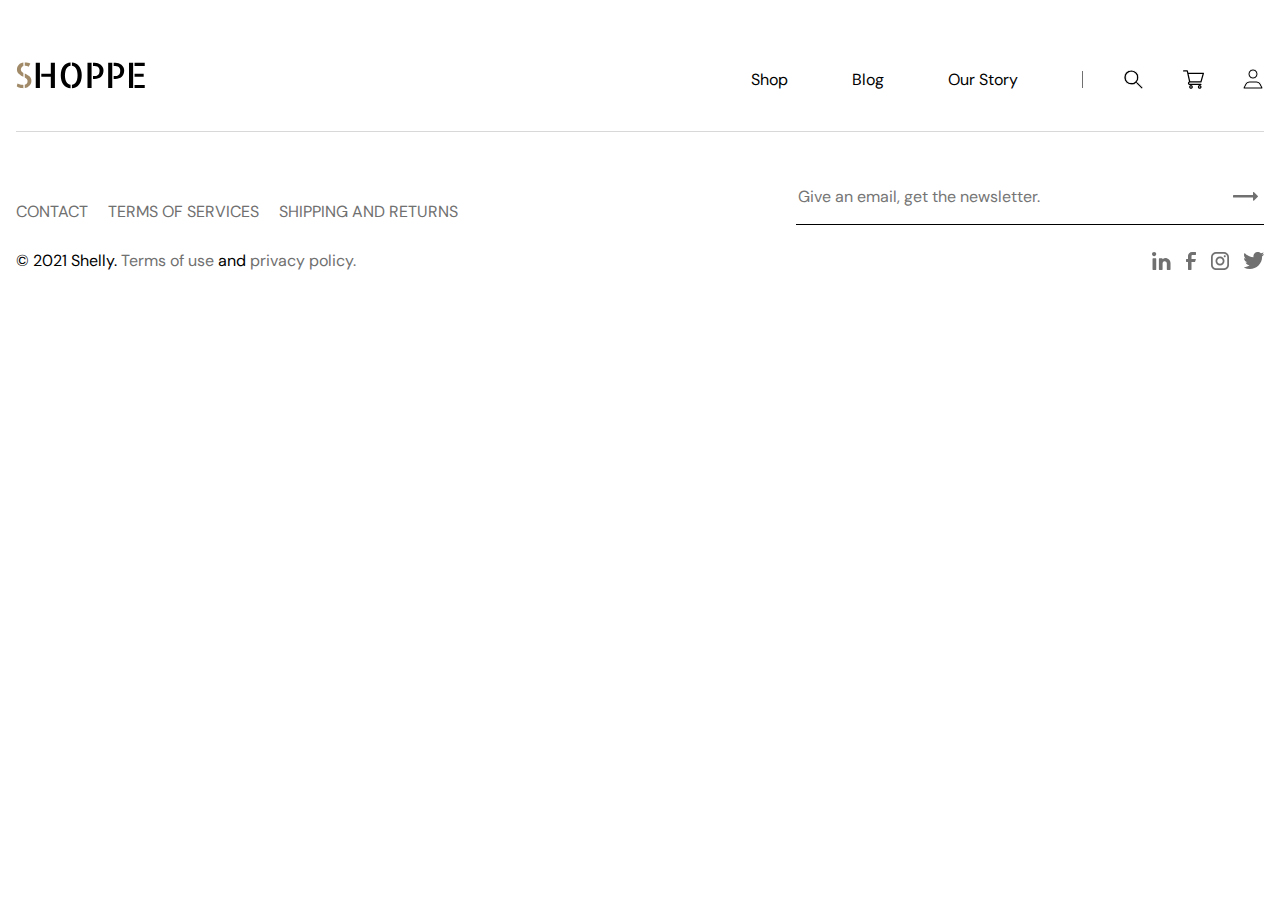
==== index-blog.html @ 8ed73c0d "page blog was added" ====
<!DOCTYPE html>
<html lang="en">
<head>
  <meta charset="UTF-8" />
  <meta http-equiv="X-UA-Compatible" content="IE=edge" />
  <meta name="viewport" content="width=device-width, initial-scale=1.0" />
  <title>SHOPPE</title>
  <link rel="stylesheet" href="./styles/normalize.css" />
  <link rel="icon" href="./assest/vectors/icon.png" />
  <link rel="stylesheet" href="./styles/style-blog_mobile.css" />
  <link rel="stylesheet" href="./styles/style-blog_desktop.css" />
</head>
<body>
    <header>
    <div class="header-container">
      <div class="logo">
        <a class="logo__header" href="./index-main.html">
          <img src="./assest/vectors/logo.svg" alt="logo" />
        </a>
      </div>
      <nav class="header__nav">
        <ul class="nav__pages">
          <li>
            <a href="./index-product.html">Shop</a>
          </li>
          <li>
            <a href="#">Blog</a>
          </li>
          <li>
            <a href="#">Our Story</a>
          </li>
          <li>
            <div class="line"></div>
          </li>
        </ul>
        <ul class="nav__product">
          <li>
            <a href="#">
              <img src="./assest/vectors/search.svg" alt="search" />
            </a>
          </li>
          <li>
            <a href="./index-cart.html">
              <img src="./assest/vectors/shopping-cart.svg" alt="cart" />
            </a>
          </li>
          <li>
            <a href="#">
              <img src="./assest/vectors/person.svg" alt="person" />
            </a>
          </li>
        </ul>
      </nav>
    </div>
    <div class="header-mobile">
      <div class="header-mobile__container">
        <div class="mobile-logo">
          <a class="logo__header" href="./index-main.html">
            <img src="./assest/vectors/logo.svg" alt="logo" />
          </a>
        </div>
        <div class="header-mobile__main">
          <a href="./index-cart.html">
            <div class="header__bucket">
              <img src="./assest/vectors/shopping-cart.svg" alt="shopping-cart" />
              <div class="shopping-cart__item">1</div>
            </div>
          </a>
          <div class="header__burger">
            <nav class="header-mobile__nav">
              <input type="checkbox" id="burger" />
              <label for="burger">
                <img src="./assest/vectors/burger.svg" alt="burger" />
              </label>
              <ul class="nav-mobile__pages">
                <li>
                  <a href="./index-product.html">Shop</a>
                </li>
                <li>
                  <a href="#">Blog</a>
                </li>
                <li>
                  <a href="#">Our Story</a>
                </li>
              </ul>
            </nav>
          </div>
        </div>
      </div>
      <form class="header-mobile__search">
        <img src="./assest/vectors/search.svg" alt="search" />
        <input class="header-mobile__input" type="search" placeholder="Search" />
      </form>
      <div class="header-mobile__access">
        <a class="header-mobile-access__item" href="#">Earring</a>
        <a class="header-mobile-access__item" href="#">Necklace</a>
        <a class="header-mobile-access__item" href="#">Pin</a>
      </div>
    </div>
  </header>


  <footer>
    <div class="footer-container">
      <nav class="footer__nav">
        <ul class="footer-nav__href">
          <li><a href="./index-contact.html">CONTACT</a></li>
          <li><a href="#">TERMS OF SERVICES</a></li>
          <li><a href="#">SHIPPING AND RETURNS</a></li>
        </ul>
      </nav>
      <form class="footer__input" action="#">
        <input type="email" placeholder="Give an email, get the newsletter." />
        <button class="button__arrow">
          <img src="./assest/vectors/arrow.svg" alt="arrow" />
        </button>
      </form>
      <div class="footer__checkbox">
        <input class="footer-input__checkbox" type="checkbox" />
        <p class="footer-mobile__text">
          i agree to the website’s terms and conditions
        </p>
      </div>
      <span class="footer__privacy">© 2021 Shelly. <a href="#">Terms of use</a> and
        <a href="#"> privacy policy.</a>
      </span>
      <div class="footer__social">
        <a href="#">
          <img src="./assest/vectors/linkedIn.svg" alt="linkedIn" />
        </a>
        <a href="#">
          <img src="./assest/vectors/facebook.svg" alt="facebook" />
        </a>
        <a href="#">
          <img src="./assest/vectors/instagram.svg" alt="instagram" />
        </a>
        <a href="#">
          <img src="./assest/vectors/twitter.svg" alt="twitter" />
        </a>
      </div>
    </div>
  </footer>
</body>
</html>
---- styles/style-blog_mobile.css ----
@import url('https://fonts.googleapis.com/css2?family=DM+Sans:ital,opsz,wght@0,9..40,100;0,9..40,200;0,9..40,300;0,9..40,400;0,9..40,500;0,9..40,600;0,9..40,700;0,9..40,800;0,9..40,900;0,9..40,1000;1,9..40,100;1,9..40,200;1,9..40,300;1,9..40,400;1,9..40,500;1,9..40,600;1,9..40,700;1,9..40,800;1,9..40,900;1,9..40,1000&family=Lato:wght@400;700;900&display=swap');

@media screen and (max-width: 719px) {
  header {
    padding: 0px 16px;
  }

  .header-container {
    display: none;
  }

  .header-mobile__container {
    padding: 16px 0px;
    display: flex;
    justify-content: space-between;
  }

  .mobile-logo img {
    max-width: 30vw;
  }

  .header-mobile__main {
    display: flex;
    justify-content: center;
    align-items: center;
    gap: 17px;
  }

  .header__bucket {
    position: relative;
  }

  .shopping-cart__item {
    font-size: 12px;
    position: absolute;
    left: 15px;
    bottom: 15px;
    padding: 0px 3px;
    border-radius: 100%;
    border: 1px solid #000;
    background-color: #fff;
  }

  .header-mobile__nav {
    position: relative;
  }

  .nav-mobile__pages {
    position: absolute;
    right: 0;
    list-style-type: none;
    margin: 0;
    padding: 0px 20px;
    background-color: #fff;
    border: 1px solid #000;
  }

  .nav-mobile__pages li {
    padding: 10px 0px;
  }

  .nav-mobile__pages li a {
    text-decoration: none;
    color: #000;
    font-family: DM Sans;
    font-size: 1rem;
    font-style: normal;
    font-weight: 400;
    line-height: 26px;
  }

  .nav-mobile__pages li a:active {
    text-decoration: underline;
  }

  #burger {
    display: none;
  }

  [for='burger'] {
    display: block;
    position: relative;
  }

  .nav-mobile__pages {
    display: none;
  }

  #burger:checked + label + ul {
    display: block;
    z-index: 100;
  }

  .header-mobile__search {
    width: 100%;
    display: flex;
    justify-content: flex-start;
    align-items: center;
    border-radius: 4px;
    background-color: #efefef;
    padding: 6px 10px;
    box-sizing: border-box;
  }

  .header-mobile__search img {
    width: 6%;
    max-width: 30px;
    padding-right: 8px;
  }

  .header-mobile__input {
    border: none;
    background: none;
    color: #707070;
    font-family: DM Sans;
    font-size: 0.75rem;
    font-style: normal;
    font-weight: 400;
    line-height: 20px;
  }

  .header-mobile__access {
    display: none;
  }

  






  /* footer style's*/
  footer {
    padding: 5vh 16px;
  }

  .footer-container {
    display: grid;
    grid-template-rows: 0.75fr 0.5fr 1fr 1fr 0.5fr;
    grid-template-columns: 1fr;
    justify-content: start;
    gap: 1%;
  }

  .footer__nav {
    grid-row: 3/4;
  }

  .footer-nav__href {
    display: flex;
    gap: 8px;
    margin: 0;
    padding: 0;
    display: flex;
    flex-direction: column;
    justify-content: flex-start;
    align-items: flex-start;
  }

  .footer-nav__href li {
    list-style-type: none;
  }

  .footer-nav__href a {
    text-decoration: none;
    color: #707070;
    font-family: DM Sans;
    font-size: 0.75rem;
    font-style: normal;
    font-weight: 400;
    line-height: 20px;
  }

  .footer__input {
    grid-row: 1/2;
    align-self: center;
    border-bottom: 1px solid #000;
    display: flex;
    justify-content: space-between;
    align-items: center;
    max-height: 50%;
  }

  .footer__input input {
    border: none;
    color: #707070;
    font-family: DM Sans;
    font-size: 0.75rem;
    font-style: normal;
    font-weight: 400;
    line-height: 20px;
    width: 70%;
  }

  .button__arrow {
    background: none;
    border: none;
    max-width: 10%;
  }

  .button__arrow img {
    max-width: 100%;
  }

  .button__arrow:active {
    background: #aeaeae;
  }

  .button__arrow:focus {
    border: 1px solid #707070;
  }

  .footer__checkbox {
    grid-row: 2/3;
    display: flex;
    justify-content: flex-start;
    align-items: center;
  }

  .footer-mobile__text {
    padding-left: 10px;
    color: #000;
    font-family: DM Sans;
    font-size: 0.75rem;
    font-style: normal;
    font-weight: 400;
    line-height: 20px;
    margin: 0;
  }

  .footer__privacy {
    grid-row: 5/6;
    color: #707070;
    font-family: DM Sans;
    font-size: 0.75rem;
    font-style: normal;
    font-weight: 400;
    line-height: 20px;
  }

  .footer__privacy a {
    color: #707070;
    font-family: DM Sans;
    font-size: 0.75rem;
    font-style: normal;
    font-weight: 400;
    line-height: 20px;
    text-decoration: none;
  }

  .footer__social {
    grid-row: 4/5;
    display: flex;
    justify-content: flex-start;
    align-items: center;
    gap: 15px;
  }
}
---- styles/style-blog_desktop.css ----
@import url('https://fonts.googleapis.com/css2?family=DM+Sans:ital,opsz,wght@0,9..40,100;0,9..40,200;0,9..40,300;0,9..40,400;0,9..40,500;0,9..40,600;0,9..40,700;0,9..40,800;0,9..40,900;0,9..40,1000;1,9..40,100;1,9..40,200;1,9..40,300;1,9..40,400;1,9..40,500;1,9..40,600;1,9..40,700;1,9..40,800;1,9..40,900;1,9..40,1000&family=Lato:wght@400;700;900&display=swap');

@media screen and (min-width: 720px) {
  body {
    margin: 0 auto;
    max-width: 1248px;
    padding: 0px 16px;
  }

  header {
    /* border-bottom: 1px solid #D8D8D8;*/
    padding-bottom: 17px;
    padding-top: 5vh;
  }

  .header-mobile {
    display: none;
  }

  .header-container {
    display: flex;
    align-items: center;
    justify-content: space-between;
  }

  .header__nav {
    display: flex;
    padding: 0;
    justify-content: space-between;
    align-items: center;
  }

  .nav__pages {
    display: flex;
    gap: 5vw;
    align-items: center;
  }

  .line {
    width: 1px;
    height: 17px;
    background-color: #707070;
  }

  .nav__product {
    display: flex;
    gap: 3vw;
    align-items: center;
  }

  .nav__product li a img {
    margin-top: 7px;
  }

  header li {
    list-style-type: none;

    vertical-align: middle;
  }

  header a {
    text-decoration: none;
    color: #000;
    font-family: DM Sans;
    font-size: 1rem;
    font-style: normal;
    font-weight: 400;
    line-height: 27px;
  }

  /* end of header style's*/




  /* footer style's*/
  footer {
    border-top: 1px solid #d8d8d8;
    padding-top: 50px;
    padding-bottom: 5vh;
  }

  .footer-container {
    display: grid;
    grid-template-rows: repeat(2, 1fr);
    grid-template-columns: repeat(2, 1fr);
    align-items: self-end;
    gap: 25%;
  }

  @media screen and (max-width: 1180px) {
    .footer-container {
      display: grid;
      grid-template-rows: repeat(2, 1fr);
      grid-template-columns: repeat(2, 1fr);
      align-items: self-end;
      gap: 10%;
    }
  }

  @media screen and (max-width: 1000px) {
    .footer-container {
      display: grid;
      grid-template-rows: repeat(2, 1fr);
      grid-template-columns: 1fr 0.75fr;
      align-items: self-end;
      gap: 5%;
    }
  }

  .footer-nav__href {
    display: flex;
    gap: 20px;
    margin: 0;
    padding: 0;
  }

  .footer-nav__href li {
    list-style-type: none;
  }

  .footer-nav__href a {
    text-decoration: none;
    color: #707070;
    font-family: DM Sans;
    font-size: 1rem;
    font-style: normal;
    font-weight: 400;
    line-height: 27px;
  }

  .footer__input {
    border-bottom: 1px solid #000;
    padding-bottom: 13px;
    display: flex;
    justify-content: space-between;
    align-items: center;
  }

  .footer__input input {
    border: none;
    color: #707070;
    font-family: DM Sans;
    font-size: 1rem;
    font-style: normal;
    font-weight: 400;
    line-height: 27px;
    width: 100%;
  }

  .button__arrow {
    background: none;
    border: none;
  }

  .button__arrow:active {
    background: #aeaeae;
  }

  .button__arrow:focus {
    border: 1px solid #707070;
  }

  .footer__privacy {
    color: #000;
    font-family: DM Sans;
    font-size: 1rem;
    font-style: normal;
    font-weight: 400;
    line-height: 27px;
  }

  .footer__privacy a {
    color: #707070;
    font-family: DM Sans;
    font-size: 1rem;
    font-style: normal;
    font-weight: 400;
    line-height: 27px;
    text-decoration: none;
  }

  .footer__social {
    display: flex;
    justify-content: flex-end;
    align-items: center;
    gap: 15px;
  }

  .footer__checkbox {
    display: none;
  }
}
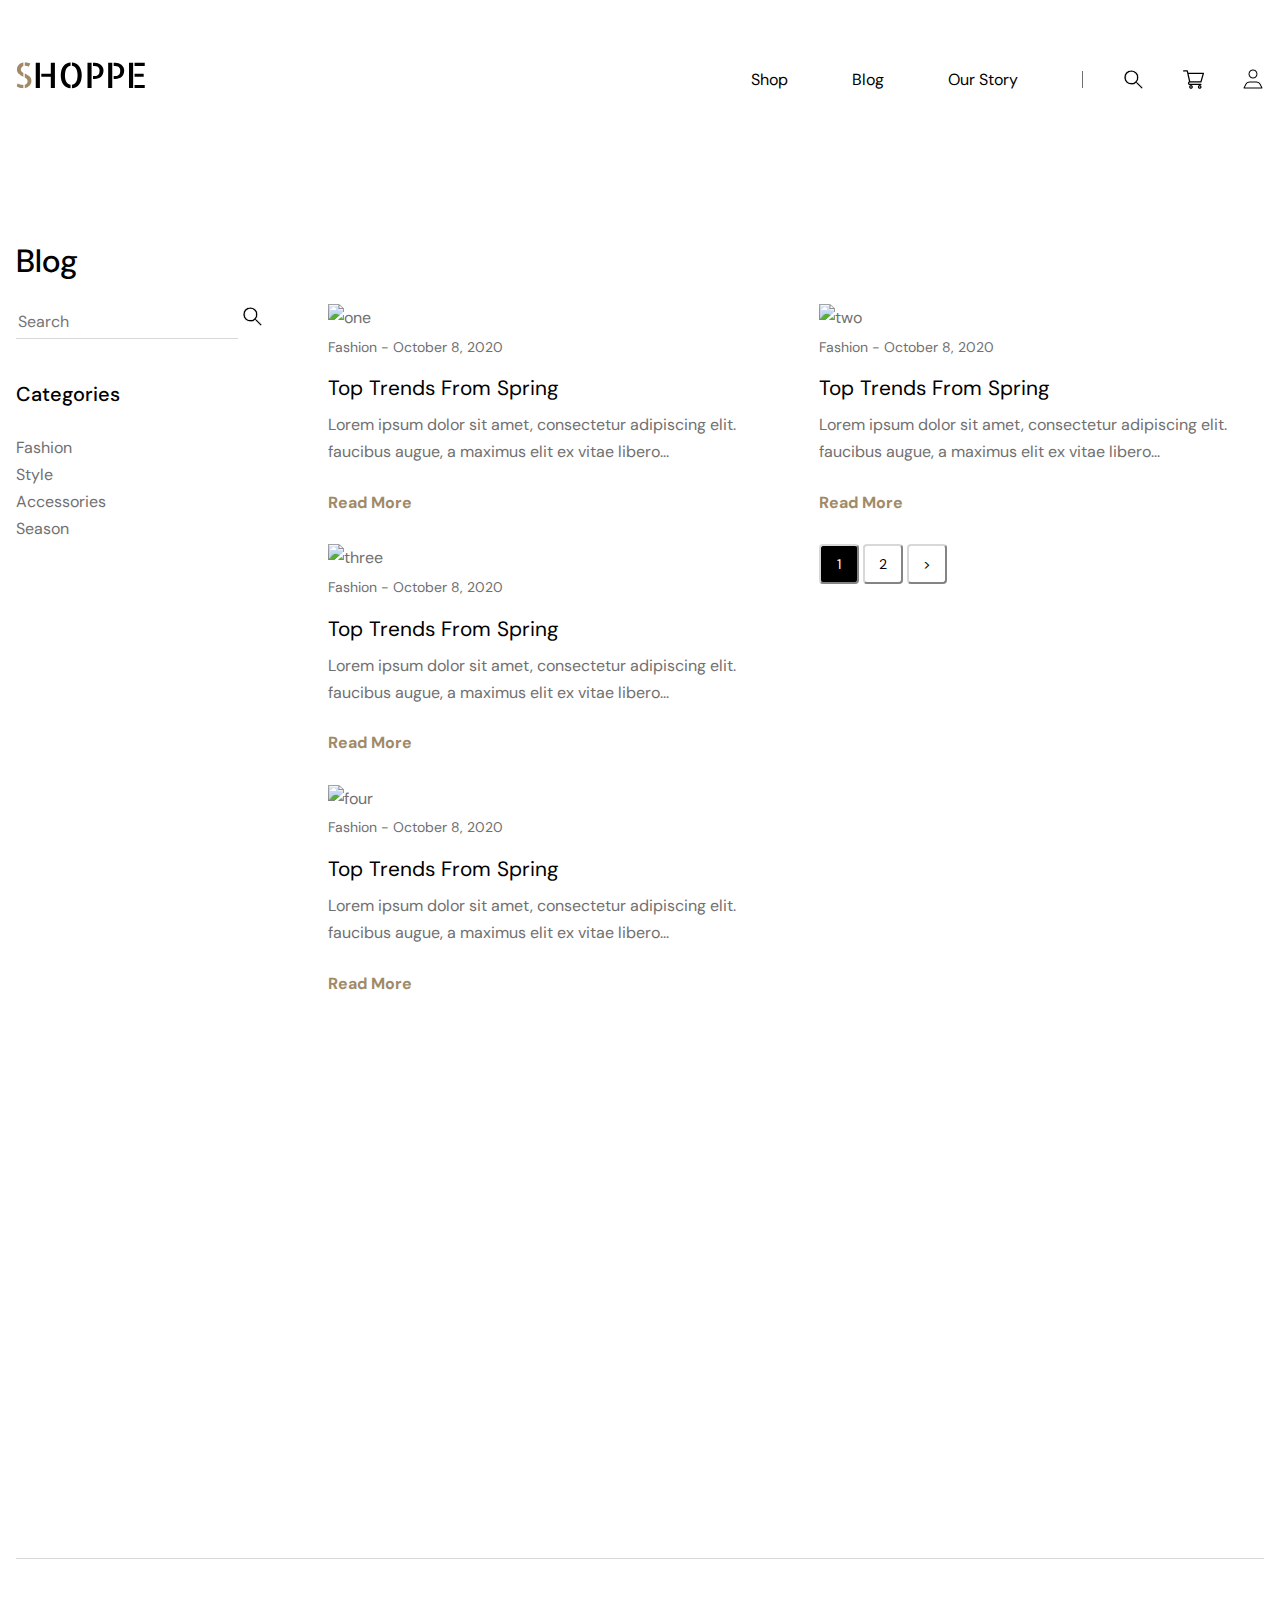
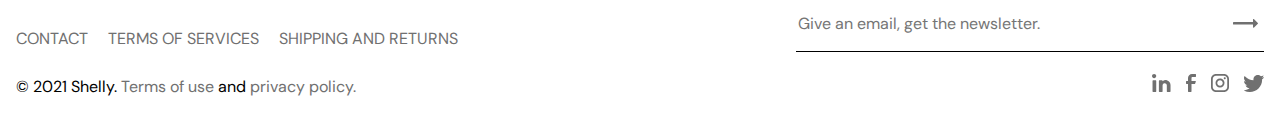
==== commit 62ef5c0f: "Update index-blog.html" ====
--- a/index-blog.html
+++ b/index-blog.html
@@ -1,5 +1,6 @@
 <!DOCTYPE html>
 <html lang="en">
+
 <head>
   <meta charset="UTF-8" />
   <meta http-equiv="X-UA-Compatible" content="IE=edge" />
@@ -10,8 +11,9 @@
   <link rel="stylesheet" href="./styles/style-blog_mobile.css" />
   <link rel="stylesheet" href="./styles/style-blog_desktop.css" />
 </head>
+
 <body>
-    <header>
+  <header>
     <div class="header-container">
       <div class="logo">
         <a class="logo__header" href="./index-main.html">
@@ -99,6 +101,86 @@
     </div>
   </header>
 
+  <main>
+    <h1 class="main-blog__h1"> Blog </h1>
+    <div class="main-container">
+
+      <div class="main-blog__container">
+
+        <form class="search-form">
+          <input class="main-form__search" type="text" placeholder="Search" />
+          <img src="./assest/vectors/search.svg" alt="search" />
+        </form>
+        <div class="main__blog-categories">
+          <nav class="main__blog-categories__nav">
+            <h4 class="h4-categories">Categories</h4>
+            <ul class="categories-nav">
+              <li>
+                <a href="#">Fashion</a>
+              </li>
+              <li>
+                <a href="#">Style</a>
+              </li>
+              <li>
+                <a href="#">Accessories</a>
+              </li>
+              <li>
+                <a href="#">Season</a>
+              </li>
+            </ul>
+          </nav>
+        </div>
+      </div>
+      <div class="main__blog">
+        <div class="main__blog-article-one">
+          <a href="#">
+            <img src="assest/images/blog Img 01.png" alt="one">
+          </a>
+          <h6 class="body-medium">Fashion - October 8, 2020</h6>
+          <h3 class="h3-black">Top Trends From Spring</h3>
+          <h5 class="h5-gray">Lorem ipsum dolor sit amet, consectetur adipiscing elit. faucibus augue, a maximus elit ex
+            vitae libero... </h5>
+          <a href="#" class="read-more">Read More</a>
+        </div>
+        <div class="main__blog-article-two">
+          <a href="#">
+            <img src="assest/images/blog Img 02.png" alt="two">
+          </a>
+          <h6 class="body-medium">Fashion - October 8, 2020</h6>
+          <h3 class="h3-black">Top Trends From Spring</h3>
+          <h5 class="h5-gray">Lorem ipsum dolor sit amet, consectetur adipiscing elit. faucibus augue, a maximus elit ex
+            vitae libero... </h5>
+          <a href="#" class="read-more">Read More</a>
+        </div>
+        <div class="main__blog-article-three">
+          <a href="#">
+            <img src="assest/images/blog Img 03.png" alt="three">
+          </a>
+          <h6 class="body-medium">Fashion - October 8, 2020</h6>
+          <h3 class="h3-black">Top Trends From Spring</h3>
+          <h5 class="h5-gray">Lorem ipsum dolor sit amet, consectetur adipiscing elit. faucibus augue, a maximus elit ex
+            vitae libero... </h5>
+          <a href="#" class="read-more">Read More</a>
+        </div>
+        <div class="main__blog-article-four">
+          <a href="#">
+            <img src="assest/images/blog Img 04.png" alt="four">
+          </a>
+          <h6 class="body-medium">Fashion - October 8, 2020</h6>
+          <h3 class="h3-black">Top Trends From Spring</h3>
+          <h5 class="h5-gray">Lorem ipsum dolor sit amet, consectetur adipiscing elit. faucibus augue, a maximus elit ex
+            vitae libero... </h5>
+          <a href="#" class="read-more">Read More</a>
+        </div>
+        <div class="main-button">
+          <button class="btn-one" type="button"> 1 </button>
+          <button class="btn-two" type="button"> 2 </button>
+          <button class="btn-next" type="button"> > </button>
+        </div>
+      </div>
+
+    </div>
+  </main>
 
   <footer>
     <div class="footer-container">
@@ -141,4 +223,5 @@
     </div>
   </footer>
 </body>
+
 </html>--- a/styles/style-blog_mobile.css
+++ b/styles/style-blog_mobile.css
@@ -117,6 +117,7 @@
     font-style: normal;
     font-weight: 400;
     line-height: 20px;
+    width: 100%;
   }
 
   .header-mobile__access {
--- a/styles/style-blog_desktop.css
+++ b/styles/style-blog_desktop.css
@@ -70,7 +70,197 @@
 
   /* end of header style's*/
 
-
+  /* main of start  style's*/
+
+  main {
+    padding-top: 5%;
+  }
+
+  .main-container {
+    display: grid;
+    grid-template-columns: 0.5fr 1.5fr;
+    grid-template-rows: 1fr 1fr;
+
+  }
+
+  .main-blog__container {
+    grid-area: 1 / 1 / 2 /2;
+  }
+
+  .main__blog {
+    grid-area: 1 / 2 / 2 / 3;
+    display: grid;
+    grid-template-columns: 1fr 1fr;
+    grid-template-rows: 1fr 1fr;
+    gap: 5%;
+  }
+
+  .main__blog-categories__nav {
+    padding-top: 5%;
+  }
+
+
+  [placeholder] {
+    font-family: DM Sans;
+    font-size: 1em;
+  }
+
+  .main-form__search {
+    border-color: #D8D8D8;
+    border-top: none;
+    border-right: none;
+    border-left: none;
+    width: 70%;
+    height: 2em;
+    border-width: 1px;
+
+  }
+
+  h1 {
+    color: #000;
+    font-family: DM Sans;
+    font-size: 2em;
+    font-style: normal;
+    font-weight: 500;
+    line-height: 43px;
+    padding-top: 2%;
+  }
+
+  .h3-black {
+    color: #000;
+    font-family: DM Sans;
+    font-size: 1.3em;
+    font-style: normal;
+    font-weight: 400;
+    line-height: 26px;
+    margin: 0 0 10px 0;
+
+  }
+
+  .h4-categories {
+
+    color: #000;
+
+    font-family: DM Sans;
+    font-size: 20px;
+    font-style: normal;
+    font-weight: 500;
+    line-height: 26px;
+    text-transform: capitalize;
+
+  }
+
+  .h5-gray {
+    color: #707070;
+    font-family: DM Sans;
+    font-size: 1em;
+    font-style: normal;
+    font-weight: 400;
+    line-height: 27px;
+    margin-top: 0px;
+
+  }
+
+  .categories-nav {
+    padding-left: 0;
+  }
+
+  .categories-nav li,
+  a {
+    list-style-type: none;
+    text-decoration: none;
+    color: #707070;
+    font-family: DM Sans;
+    text-decoration: none;
+    font-size: 1em;
+    font-style: normal;
+    font-weight: 400;
+    line-height: 27px;
+
+  }
+
+
+  .read-more {
+    color: #A18A68;
+    text-decoration: none;
+    font-family: DM Sans;
+    font-size: 1em;
+    font-style: normal;
+    font-weight: 700;
+    line-height: normal;
+    cursor: pointer;
+
+
+  }
+
+  .body-medium {
+    color: #707070;
+    font-family: DM Sans;
+    font-size: 14px;
+    font-style: normal;
+    font-weight: 400;
+    line-height: 22px;
+    margin-top: 1%;
+    margin-bottom: 4%;
+  }
+
+  .main-button {
+    grid-area: 2 / 2 / 3 / 3;
+  }
+
+  .btn-one {
+    background-color: #000;
+    color: #FFF;
+    font-family: DM Sans;
+    font-size: 14px;
+    border-radius: 4px;
+    width: 40px;
+    height: 40px;
+    border-color: #D8D8D8;
+    cursor: pointer;
+  }
+
+  .btn-one:active {
+    background-color: #fff;
+    color: #000;
+  }
+
+
+  .btn-two {
+    background-color: #FFF;
+    color: #000;
+    font-family: DM Sans;
+    font-size: 14px;
+    border-radius: 4px;
+    width: 40px;
+    height: 40px;
+    border-color: #D8D8D8;
+    cursor: pointer;
+  }
+
+  .btn-two:active {
+    background-color: #000;
+    color: #FFF;
+  }
+
+  .btn-next {
+    background-color: #FFF;
+    color: #000;
+    font-family: DM Sans;
+    border-radius: 4px;
+    font-size: 14px;
+    width: 40px;
+    height: 40px;
+    border-color: #D8D8D8;
+    cursor: pointer;
+  }
+
+  .btn-next:active {
+    background-color: #000;
+    color: #FFF;
+  }
+
+  /* main of end  style's*/
 
 
   /* footer style's*/
@@ -190,4 +380,4 @@
   .footer__checkbox {
     display: none;
   }
-}
+}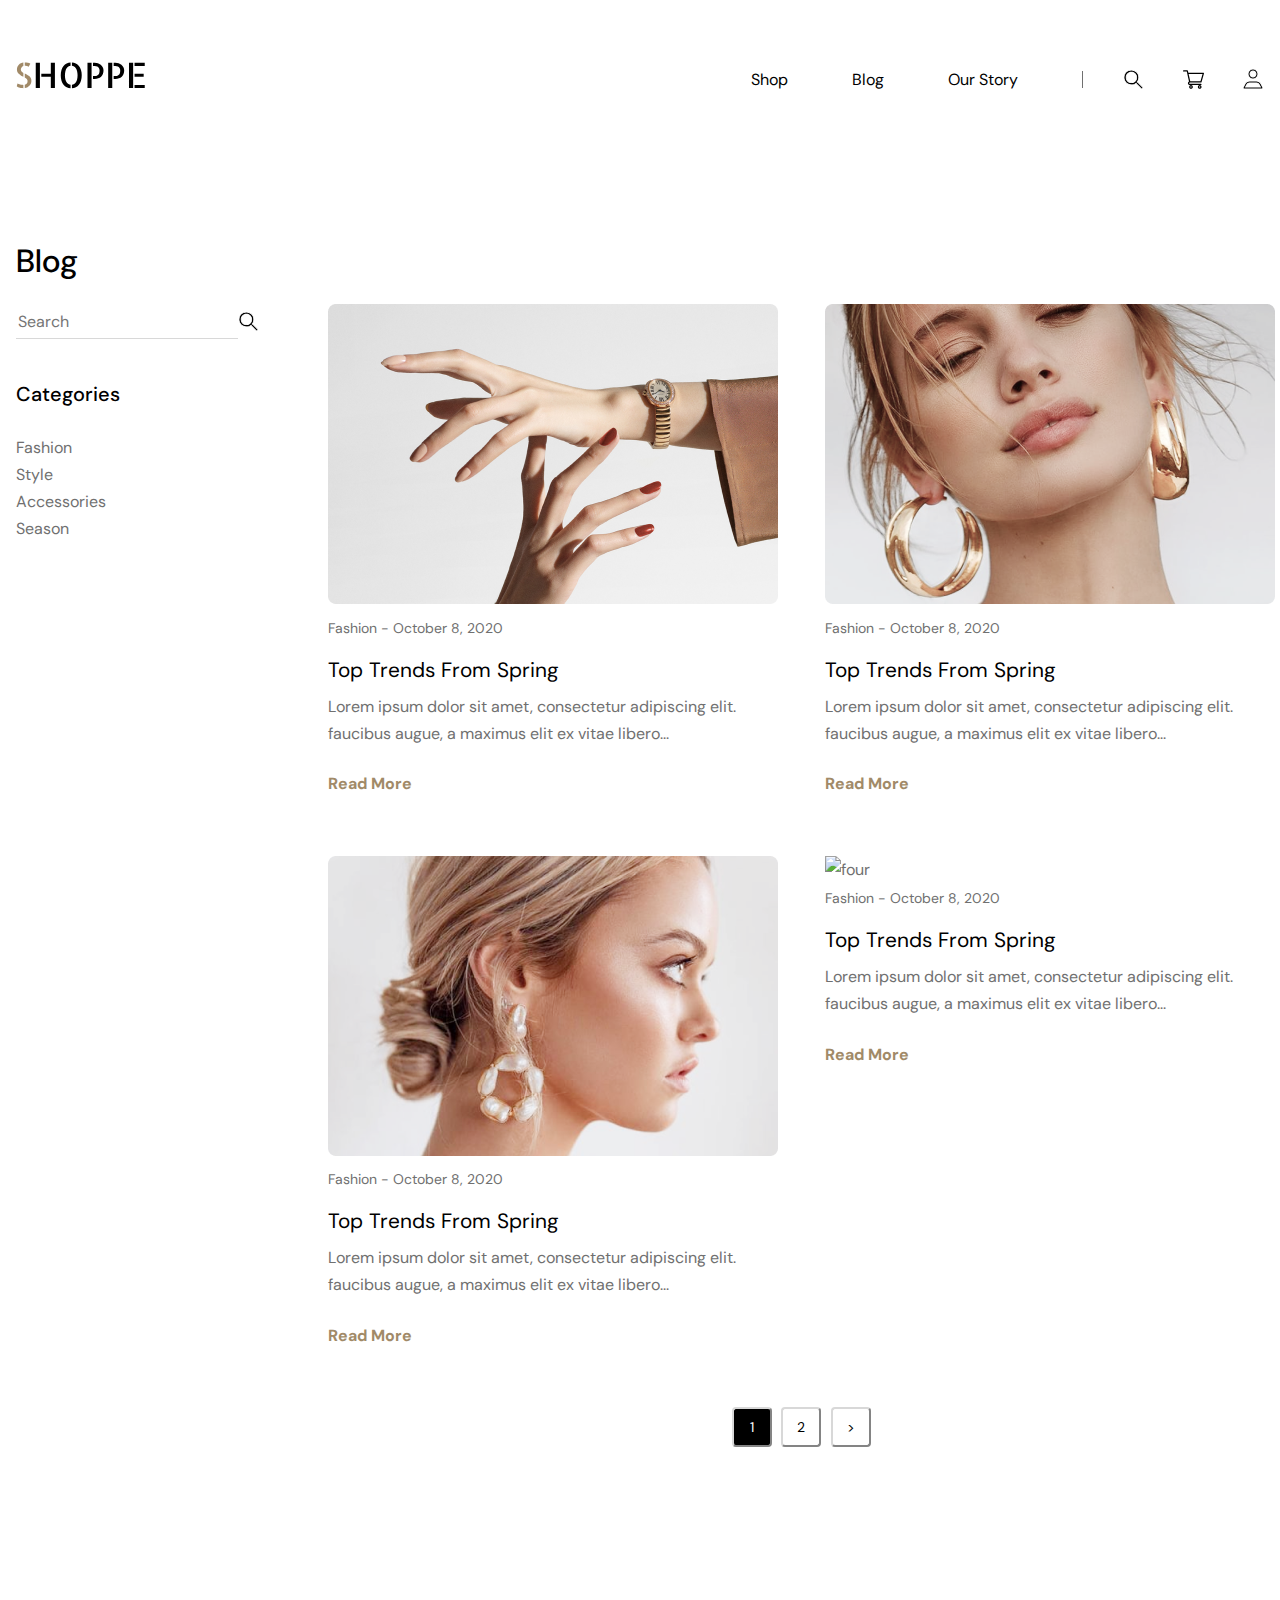
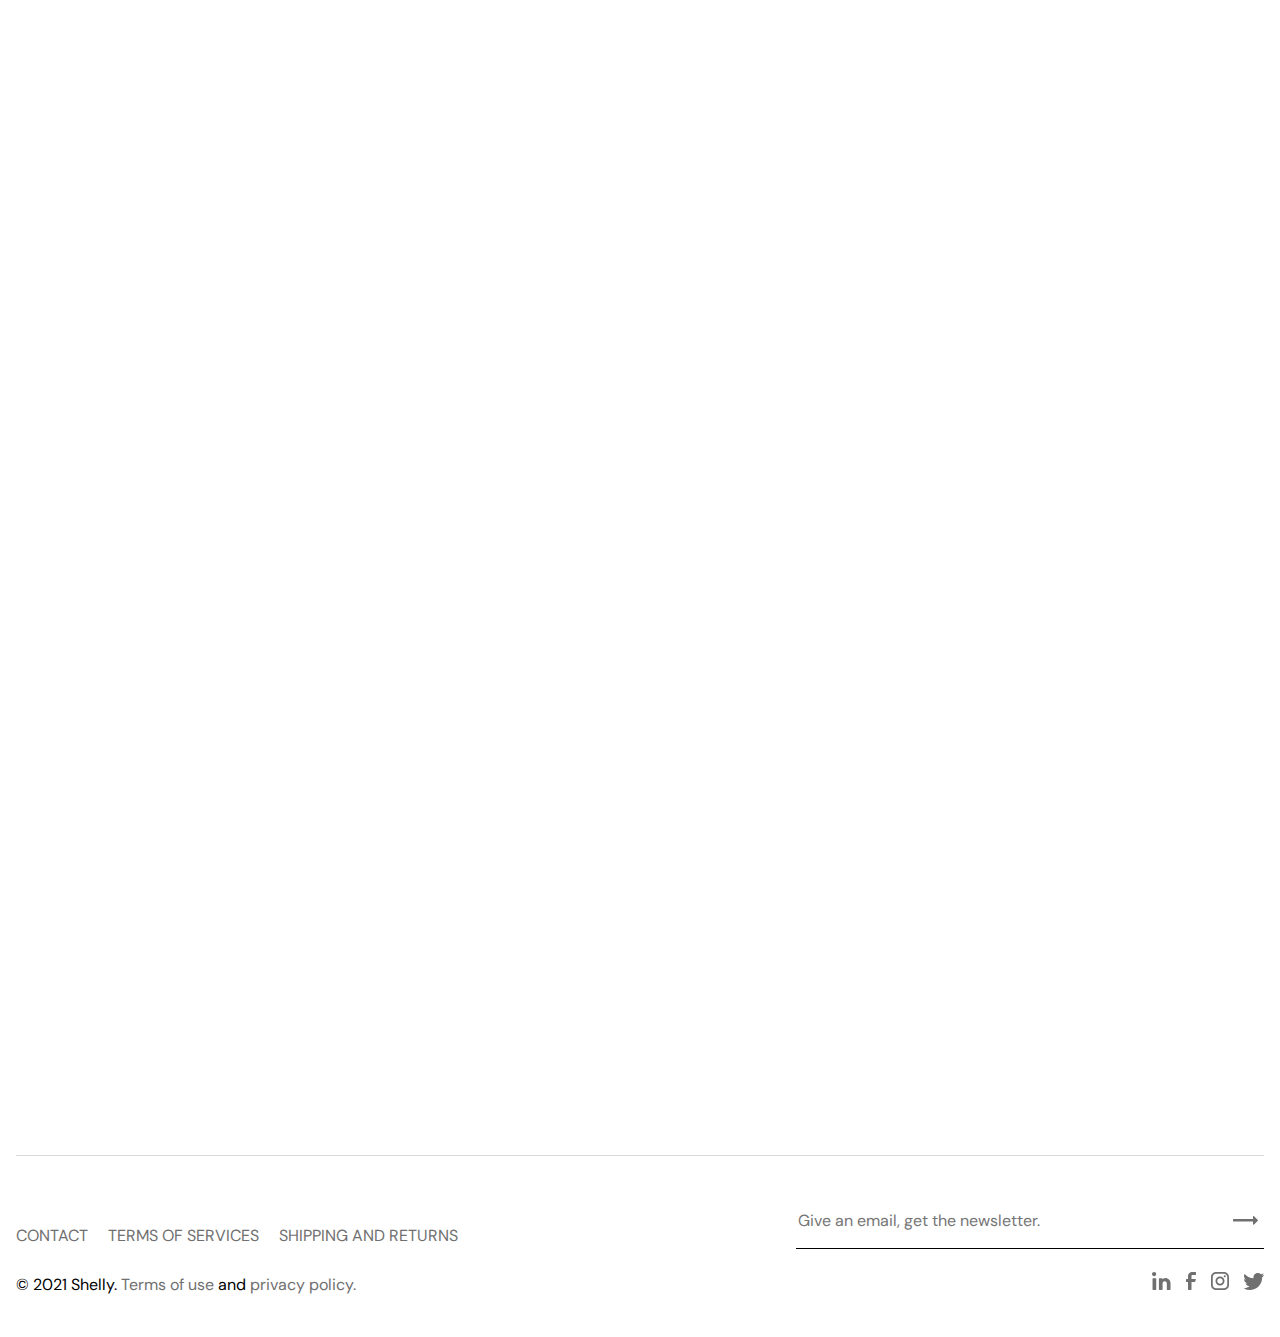
==== commit eece66e7: "Update index-blog.html" ====
--- a/index-blog.html
+++ b/index-blog.html
@@ -134,7 +134,7 @@
       <div class="main__blog">
         <div class="main__blog-article-one">
           <a href="#">
-            <img src="assest/images/blog Img 01.png" alt="one">
+            <img src="assest/images/blogImg-01.png" alt="one">
           </a>
           <h6 class="body-medium">Fashion - October 8, 2020</h6>
           <h3 class="h3-black">Top Trends From Spring</h3>
@@ -144,7 +144,7 @@
         </div>
         <div class="main__blog-article-two">
           <a href="#">
-            <img src="assest/images/blog Img 02.png" alt="two">
+            <img src="assest/images/blogImg-02.png" alt="two">
           </a>
           <h6 class="body-medium">Fashion - October 8, 2020</h6>
           <h3 class="h3-black">Top Trends From Spring</h3>
@@ -154,7 +154,7 @@
         </div>
         <div class="main__blog-article-three">
           <a href="#">
-            <img src="assest/images/blog Img 03.png" alt="three">
+            <img src="assest/images/blogImg-03.png" alt="three">
           </a>
           <h6 class="body-medium">Fashion - October 8, 2020</h6>
           <h3 class="h3-black">Top Trends From Spring</h3>
@@ -164,7 +164,7 @@
         </div>
         <div class="main__blog-article-four">
           <a href="#">
-            <img src="assest/images/blog Img 04.png" alt="four">
+            <img src="assest/images/blogImg-04.png" alt="four">
           </a>
           <h6 class="body-medium">Fashion - October 8, 2020</h6>
           <h3 class="h3-black">Top Trends From Spring</h3>
--- a/styles/style-blog_desktop.css
+++ b/styles/style-blog_desktop.css
@@ -91,7 +91,7 @@
     grid-area: 1 / 2 / 2 / 3;
     display: grid;
     grid-template-columns: 1fr 1fr;
-    grid-template-rows: 1fr 1fr;
+    grid-template-rows: 1fr 1fr 0.5fr;
     gap: 5%;
   }
 
@@ -99,6 +99,9 @@
     padding-top: 5%;
   }
 
+  .search-form {
+    display: flex;
+  }
 
   [placeholder] {
     font-family: DM Sans;
@@ -205,7 +208,10 @@
   }
 
   .main-button {
-    grid-area: 2 / 2 / 3 / 3;
+    grid-area: 3 / 1 / 4 / 3;
+    display: flex;
+    justify-content: center;
+    gap: 1%;
   }
 
   .btn-one {
@@ -258,6 +264,24 @@
   .btn-next:active {
     background-color: #000;
     color: #FFF;
+  }
+
+  @media screen and (max-width:1232px) {
+    .main {
+      padding: 2%;
+    }
+
+    .main-container {
+      display: grid;
+      grid-template-columns: 1fr 1fr;
+      grid-template-rows: 1fr 1fr;
+      gap: 3%;
+    }
+
+    .main__blog img {
+      width: 22em;
+      height: 14em;
+    }
   }
 
   /* main of end  style's*/
